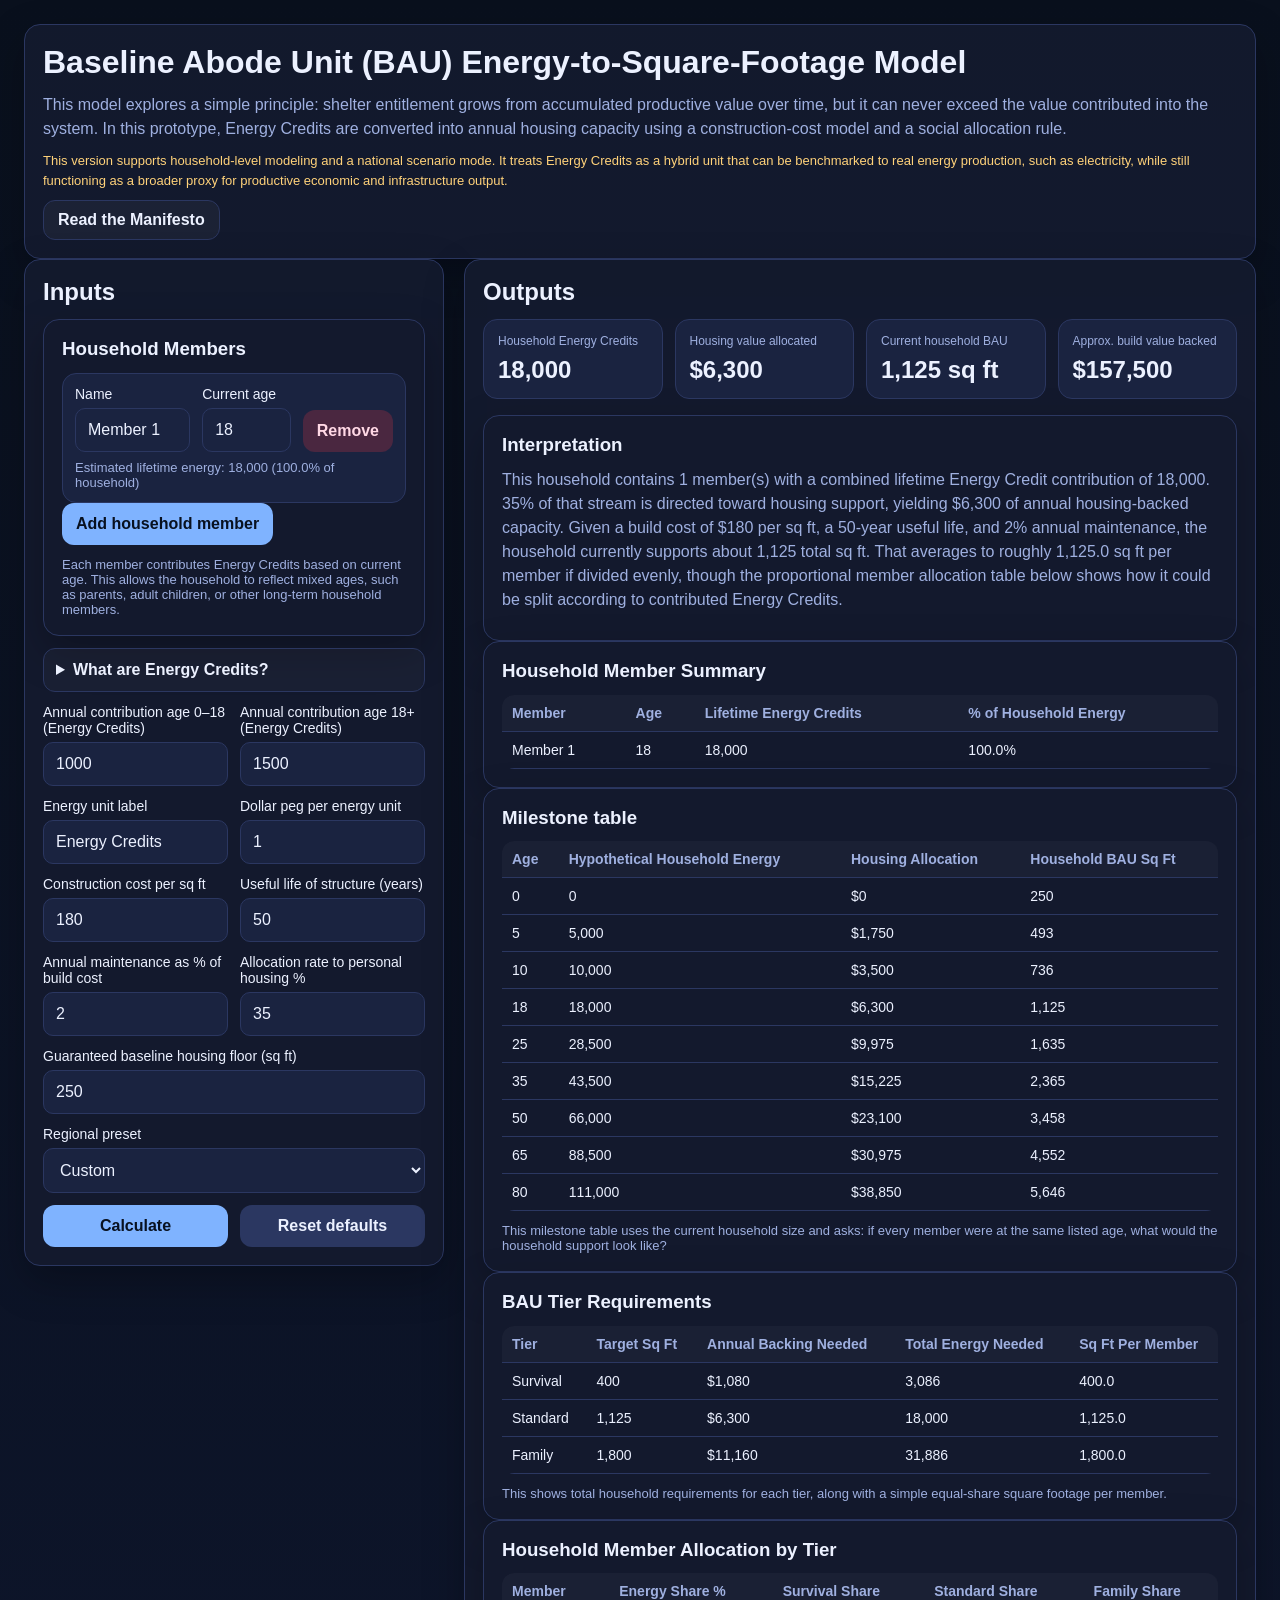
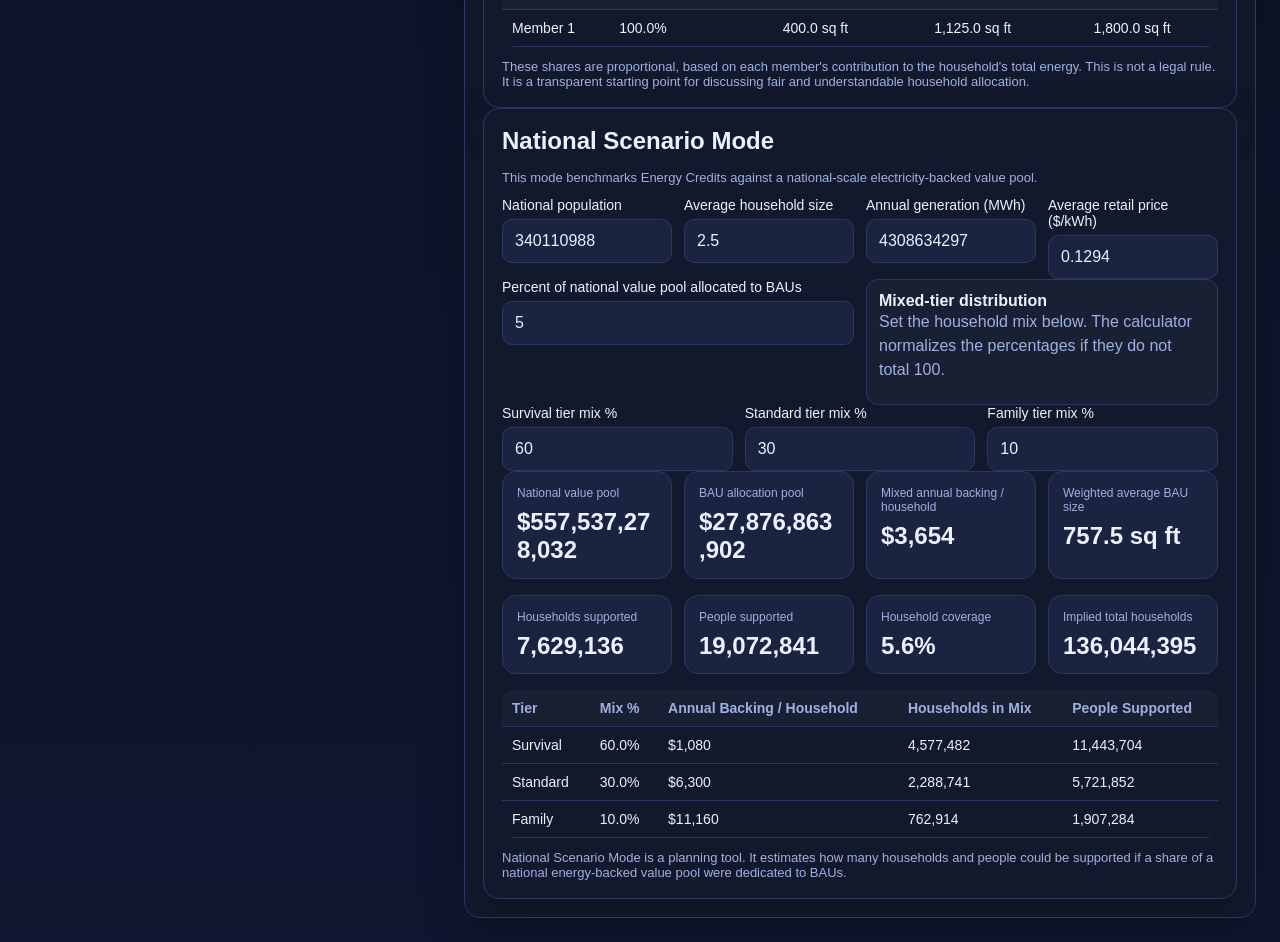
==== index.html @ 2dde4bca "Add files via upload" ====
<!DOCTYPE html>
<html lang="en">
<head>
  <meta charset="UTF-8" />
  <meta name="viewport" content="width=device-width, initial-scale=1.0" />
  <title>BAU Energy to Square Footage Calculator</title>
  <link rel="stylesheet" href="styles-index.css" />
  <link rel="manifest" href="manifest.webmanifest" />
  <link rel="icon" href="icons/favicon.ico" sizes="any" />
  <link rel="apple-touch-icon" href="icons/apple-touch-icon.png" />
</head>
<body>
  <div class="wrap">
    <div class="panel">
      <h1>Baseline Abode Unit (BAU) Energy-to-Square-Footage Model</h1>
      <p>
        This model explores a simple principle: shelter entitlement grows from accumulated productive value over time,
        but it can never exceed the value contributed into the system. In this prototype, Energy Credits are converted
        into annual housing capacity using a construction-cost model and a social allocation rule.
      </p>
      <p class="note">
        This version supports household-level modeling and a national scenario mode. It treats Energy Credits as a
        hybrid unit that can be benchmarked to real energy production, such as electricity, while still functioning
        as a broader proxy for productive economic and infrastructure output.
      </p>

      <div>
        <a href="manifesto.html" class="link-button">Read the Manifesto</a>
      </div>
    </div>

    <div class="grid">
      <div class="panel">
        <h2>Inputs</h2>
        <div class="stack">
          <div class="panel">
            <h3>Household Members</h3>
            <div id="memberList" class="stack"></div>
            <div class="member-actions">
              <button id="addMemberBtn" type="button">Add household member</button>
            </div>
            <div class="footer-note">
              Each member contributes Energy Credits based on current age. This allows the household to reflect mixed ages,
              such as parents, adult children, or other long-term household members.
            </div>
          </div>

          <details>
            <summary>What are Energy Credits?</summary>
            <p>
              Energy Credits are a normalized unit of productive value. They may be anchored to real energy production,
              such as kWh, but in this model they represent a broader share of economic and infrastructure output used
              to support housing.
            </p>
          </details>

          <div class="two-col">
            <div>
              <label for="energyBirthTo18">Annual contribution age 0–18 (Energy Credits)</label>
              <input id="energyBirthTo18" type="number" min="0" step="0.01" value="1000" />
            </div>
            <div>
              <label for="energyAdult">Annual contribution age 18+ (Energy Credits)</label>
              <input id="energyAdult" type="number" min="0" step="0.01" value="1500" />
            </div>
          </div>

          <div class="two-col">
            <div>
              <label for="energyUnitLabel">Energy unit label</label>
              <input id="energyUnitLabel" type="text" value="Energy Credits" />
            </div>
            <div>
              <label for="currencyPeg">Dollar peg per energy unit</label>
              <input id="currencyPeg" type="number" min="0" step="0.01" value="1" />
            </div>
          </div>

          <div class="two-col">
            <div>
              <label for="buildCostPerSqFt">Construction cost per sq ft</label>
              <input id="buildCostPerSqFt" type="number" min="1" step="1" value="180" />
            </div>
            <div>
              <label for="lifeOfStructure">Useful life of structure (years)</label>
              <input id="lifeOfStructure" type="number" min="1" step="1" value="50" />
            </div>
          </div>

          <div class="two-col">
            <div>
              <label for="maintenanceRate">Annual maintenance as % of build cost</label>
              <input id="maintenanceRate" type="number" min="0" step="0.1" value="2" />
            </div>
            <div>
              <label for="allocationRate">Allocation rate to personal housing %</label>
              <input id="allocationRate" type="number" min="0" max="100" step="1" value="35" />
            </div>
          </div>

          <div>
            <label for="baseGuaranteedSqFt">Guaranteed baseline housing floor (sq ft)</label>
            <input id="baseGuaranteedSqFt" type="number" min="0" step="1" value="250" />
          </div>

          <div>
            <label for="regionPreset">Regional preset</label>
            <select id="regionPreset">
              <option value="custom">Custom</option>
              <option value="us_modest">USA modest build</option>
              <option value="lower_cost_global">Lower-cost global region</option>
              <option value="prefab_export">Prefab/export hybrid</option>
            </select>
          </div>

          <div class="two-col">
            <button id="calcBtn" type="button">Calculate</button>
            <button id="resetBtn" type="button" class="secondary">Reset defaults</button>
          </div>
        </div>
      </div>

      <div class="panel">
        <h2>Outputs</h2>
        <div class="metrics">
          <div class="metric">
            <div class="label">Household Energy Credits</div>
            <div class="value" id="outLifetimeEnergy">0</div>
          </div>
          <div class="metric">
            <div class="label">Housing value allocated</div>
            <div class="value" id="outHousingEnergy">0</div>
          </div>
          <div class="metric">
            <div class="label">Current household BAU</div>
            <div class="value" id="outSqFt">0 sq ft</div>
          </div>
          <div class="metric">
            <div class="label">Approx. build value backed</div>
            <div class="value" id="outBuildValue">$0</div>
          </div>
        </div>

        <div class="panel">
          <h3>Interpretation</h3>
          <p id="interpretation"></p>
        </div>

        <div class="panel">
          <h3>Household Member Summary</h3>
          <div class="table-wrap">
            <table>
              <thead>
                <tr>
                  <th>Member</th>
                  <th>Age</th>
                  <th>Lifetime Energy Credits</th>
                  <th>% of Household Energy</th>
                </tr>
              </thead>
              <tbody id="memberSummaryTable"></tbody>
            </table>
          </div>
        </div>

        <div class="panel">
          <h3>Milestone table</h3>
          <div class="table-wrap">
            <table>
              <thead>
                <tr>
                  <th>Age</th>
                  <th>Hypothetical Household Energy</th>
                  <th>Housing Allocation</th>
                  <th>Household BAU Sq Ft</th>
                </tr>
              </thead>
              <tbody id="milestoneTable"></tbody>
            </table>
          </div>
          <div class="footer-note">
            This milestone table uses the current household size and asks: if every member were at the same listed age,
            what would the household support look like?
          </div>
        </div>

        <div class="panel">
          <h3>BAU Tier Requirements</h3>
          <div class="table-wrap">
            <table>
              <thead>
                <tr>
                  <th>Tier</th>
                  <th>Target Sq Ft</th>
                  <th>Annual Backing Needed</th>
                  <th>Total Energy Needed</th>
                  <th>Sq Ft Per Member</th>
                </tr>
              </thead>
              <tbody id="tierTable"></tbody>
            </table>
          </div>
          <div class="footer-note">
            This shows total household requirements for each tier, along with a simple equal-share square footage per member.
          </div>
        </div>

        <div class="panel">
          <h3>Household Member Allocation by Tier</h3>
          <div class="table-wrap">
            <table>
              <thead>
                <tr>
                  <th>Member</th>
                  <th>Energy Share %</th>
                  <th>Survival Share</th>
                  <th>Standard Share</th>
                  <th>Family Share</th>
                </tr>
              </thead>
              <tbody id="memberAllocationTable"></tbody>
            </table>
          </div>
          <div class="footer-note">
            These shares are proportional, based on each member's contribution to the household's total energy.
            This is not a legal rule. It is a transparent starting point for discussing fair and understandable household allocation.
          </div>
        </div>

        <div class="panel">
          <h2>National Scenario Mode</h2>
          <p class="footer-note">
            This mode benchmarks Energy Credits against a national-scale electricity-backed value pool.
          </p>

          <div class="four-col">
            <div>
              <label for="nationalPopulation">National population</label>
              <input id="nationalPopulation" type="number" min="1" step="1" value="340110988" />
            </div>
            <div>
              <label for="averageHouseholdSize">Average household size</label>
              <input id="averageHouseholdSize" type="number" min="0.1" step="0.1" value="2.5" />
            </div>
            <div>
              <label for="nationalGenerationMWh">Annual generation (MWh)</label>
              <input id="nationalGenerationMWh" type="number" min="0" step="1" value="4308634297" />
            </div>
            <div>
              <label for="averageRetailPrice">Average retail price ($/kWh)</label>
              <input id="averageRetailPrice" type="number" min="0" step="0.0001" value="0.1294" />
            </div>
          </div>

          <div class="two-col">
            <div>
              <label for="bauAllocationPercent">Percent of national value pool allocated to BAUs</label>
              <input id="bauAllocationPercent" type="number" min="0" max="100" step="0.1" value="5" />
            </div>
            <div class="soft-box">
              <strong>Mixed-tier distribution</strong>
              <p>
                Set the household mix below. The calculator normalizes the percentages if they do not total 100.
              </p>
            </div>
          </div>

          <div class="scenario-grid">
            <div>
              <label for="mixSurvival">Survival tier mix %</label>
              <input id="mixSurvival" type="number" min="0" max="100" step="0.1" value="60" />
            </div>
            <div>
              <label for="mixStandard">Standard tier mix %</label>
              <input id="mixStandard" type="number" min="0" max="100" step="0.1" value="30" />
            </div>
            <div>
              <label for="mixFamily">Family tier mix %</label>
              <input id="mixFamily" type="number" min="0" max="100" step="0.1" value="10" />
            </div>
          </div>

          <div class="metrics">
            <div class="metric">
              <div class="label">National value pool</div>
              <div class="value" id="outNationalValuePool">$0</div>
            </div>
            <div class="metric">
              <div class="label">BAU allocation pool</div>
              <div class="value" id="outAllocatedPool">$0</div>
            </div>
            <div class="metric">
              <div class="label">Mixed annual backing / household</div>
              <div class="value" id="outWeightedBacking">$0</div>
            </div>
            <div class="metric">
              <div class="label">Weighted average BAU size</div>
              <div class="value" id="outWeightedSqFt">0 sq ft</div>
            </div>
          </div>

          <div class="metrics">
            <div class="metric">
              <div class="label">Households supported</div>
              <div class="value" id="outHouseholdsSupported">0</div>
            </div>
            <div class="metric">
              <div class="label">People supported</div>
              <div class="value" id="outPeopleSupported">0</div>
            </div>
            <div class="metric">
              <div class="label">Household coverage</div>
              <div class="value" id="outHouseholdCoverage">0%</div>
            </div>
            <div class="metric">
              <div class="label">Implied total households</div>
              <div class="value" id="outTotalHouseholds">0</div>
            </div>
          </div>

          <div class="table-wrap">
            <table>
              <thead>
                <tr>
                  <th>Tier</th>
                  <th>Mix %</th>
                  <th>Annual Backing / Household</th>
                  <th>Households in Mix</th>
                  <th>People Supported</th>
                </tr>
              </thead>
              <tbody id="nationalScenarioTable"></tbody>
            </table>
          </div>

          <div class="footer-note">
            National Scenario Mode is a planning tool. It estimates how many households and people could be supported if a share
            of a national energy-backed value pool were dedicated to BAUs.
          </div>
        </div>
      </div>
    </div>
  </div>

  <script>
    const defaults = {
      energyBirthTo18: 1000,
      energyAdult: 1500,
      energyUnitLabel: 'Energy Credits',
      currencyPeg: 1,
      buildCostPerSqFt: 180,
      lifeOfStructure: 50,
      maintenanceRate: 2,
      allocationRate: 35,
      baseGuaranteedSqFt: 250,
      regionPreset: 'custom',
      nationalPopulation: 340110988,
      averageHouseholdSize: 2.5,
      nationalGenerationMWh: 4308634297,
      averageRetailPrice: 0.1294,
      bauAllocationPercent: 5,
      mixSurvival: 60,
      mixStandard: 30,
      mixFamily: 10
    };

    const defaultMembers = [
      { name: 'Member 1', age: 18 }
    ];

    const tierDefs = [
      { name: 'Survival', sqft: 400 },
      { name: 'Standard', sqft: 1125 },
      { name: 'Family', sqft: 1800 }
    ];

    const $ = (id) => document.getElementById(id);

    let householdMembers = JSON.parse(JSON.stringify(defaultMembers));

    function num(id) {
      return Number($(id).value || 0);
    }

    function fmtNumber(n, decimals = 0) {
      return Number(n).toLocaleString(undefined, {
        minimumFractionDigits: decimals,
        maximumFractionDigits: decimals
      });
    }

    function fmtCurrency(n) {
      return new Intl.NumberFormat(undefined, {
        style: 'currency',
        currency: 'USD',
        maximumFractionDigits: 0
      }).format(n);
    }

    function fmtPercent(n, decimals = 1) {
      return `${fmtNumber(n, decimals)}%`;
    }

    function clamp(value, min, max) {
      return Math.min(Math.max(value, min), max);
    }

    function totalEnergyAtAge(age, childAnnual, adultAnnual) {
      const childYears = Math.min(Math.max(age, 0), 18);
      const adultYears = Math.max(age - 18, 0);
      return (childYears * childAnnual) + (adultYears * adultAnnual);
    }

    function annualBurdenPerSqFt(buildCostPerSqFt, lifeOfStructure, maintenanceRatePct) {
      const amortized = buildCostPerSqFt / lifeOfStructure;
      const maintenance = buildCostPerSqFt * (maintenanceRatePct / 100);
      return amortized + maintenance;
    }

    function getMemberEnergy(member, params) {
      return totalEnergyAtAge(member.age, params.energyBirthTo18, params.energyAdult);
    }

    function getHouseholdEnergy(params) {
      return householdMembers.reduce((sum, member) => sum + getMemberEnergy(member, params), 0);
    }

    function getHouseholdCount() {
      return Math.max(householdMembers.length, 1);
    }

    function bauSqFtFromTotalEnergy(totalEnergy, params) {
      const housingEnergy = totalEnergy * (params.allocationRate / 100) * params.currencyPeg;
      const annualBurden = annualBurdenPerSqFt(
        params.buildCostPerSqFt,
        params.lifeOfStructure,
        params.maintenanceRate
      );
      const supportedSqFt = annualBurden > 0 ? housingEnergy / annualBurden : 0;

      return {
        totalEnergy,
        housingEnergy,
        annualBurden,
        supportedSqFt,
        totalSqFt: params.baseGuaranteedSqFt + supportedSqFt,
        buildValueBacked: supportedSqFt * params.buildCostPerSqFt
      };
    }

    function escapeHtml(str) {
      return String(str)
        .replaceAll('&', '&amp;')
        .replaceAll('<', '&lt;')
        .replaceAll('>', '&gt;')
        .replaceAll('"', '&quot;')
        .replaceAll("'", '&#39;');
    }

    function buildMemberInputs() {
      const container = $('memberList');
      container.innerHTML = '';

      householdMembers.forEach((member, index) => {
        const div = document.createElement('div');
        div.className = 'member-card';

        div.innerHTML = `
          <div class="three-col">
            <div>
              <label for="member-name-${index}">Name</label>
              <input id="member-name-${index}" type="text" value="${escapeHtml(member.name)}" />
            </div>
            <div>
              <label for="member-age-${index}">Current age</label>
              <input id="member-age-${index}" type="number" min="0" max="120" step="1" value="${member.age}" />
            </div>
            <div>
              <button type="button" class="danger" data-remove-index="${index}" ${householdMembers.length === 1 ? 'disabled' : ''}>
                Remove
              </button>
            </div>
          </div>
          <div class="member-summary" id="member-summary-${index}"></div>
        `;

        container.appendChild(div);
      });

      householdMembers.forEach((member, index) => {
        $(`member-name-${index}`).addEventListener('input', (e) => {
          householdMembers[index].name = e.target.value || `Member ${index + 1}`;
          calculate();
        });

        $(`member-age-${index}`).addEventListener('input', (e) => {
          householdMembers[index].age = clamp(Number(e.target.value || 0), 0, 120);
          calculate();
        });
      });

      container.querySelectorAll('[data-remove-index]').forEach((btn) => {
        btn.addEventListener('click', () => {
          const idx = Number(btn.getAttribute('data-remove-index'));
          removeMember(idx);
        });
      });
    }

    function addMember() {
      householdMembers.push({
        name: `Member ${householdMembers.length + 1}`,
        age: 18
      });
      buildMemberInputs();
      calculate();
    }

    function removeMember(index) {
      if (householdMembers.length <= 1) return;
      householdMembers.splice(index, 1);
      buildMemberInputs();
      calculate();
    }

    function setDefaults() {
      Object.entries(defaults).forEach(([key, value]) => {
        if ($(key)) $(key).value = value;
      });

      householdMembers = JSON.parse(JSON.stringify(defaultMembers));
      buildMemberInputs();
      calculate();
    }

    function applyPreset() {
      const preset = $('regionPreset').value;
      if (preset === 'us_modest') {
        $('buildCostPerSqFt').value = 180;
        $('lifeOfStructure').value = 50;
        $('maintenanceRate').value = 2;
      } else if (preset === 'lower_cost_global') {
        $('buildCostPerSqFt').value = 65;
        $('lifeOfStructure').value = 40;
        $('maintenanceRate').value = 1.5;
      } else if (preset === 'prefab_export') {
        $('buildCostPerSqFt').value = 110;
        $('lifeOfStructure').value = 45;
        $('maintenanceRate').value = 1.8;
      }
      calculate();
    }

    function getParams() {
      return {
        energyBirthTo18: num('energyBirthTo18'),
        energyAdult: num('energyAdult'),
        currencyPeg: num('currencyPeg'),
        buildCostPerSqFt: num('buildCostPerSqFt'),
        lifeOfStructure: num('lifeOfStructure'),
        maintenanceRate: num('maintenanceRate'),
        allocationRate: num('allocationRate'),
        baseGuaranteedSqFt: num('baseGuaranteedSqFt')
      };
    }

    function getTierAnnualBacking(tier, params) {
      const annualBurden = annualBurdenPerSqFt(
        params.buildCostPerSqFt,
        params.lifeOfStructure,
        params.maintenanceRate
      );
      const supportedOnly = Math.max(tier.sqft - params.baseGuaranteedSqFt, 0);
      return supportedOnly * annualBurden;
    }

    function buildMemberSummaryTable(params, householdEnergy) {
      const tbody = $('memberSummaryTable');
      tbody.innerHTML = '';

      householdMembers.forEach((member, index) => {
        const energy = getMemberEnergy(member, params);
        const share = householdEnergy > 0 ? (energy / householdEnergy) * 100 : 0;

        const summaryEl = $(`member-summary-${index}`);
        if (summaryEl) {
          summaryEl.textContent = `Estimated lifetime energy: ${fmtNumber(energy)} (${fmtNumber(share, 1)}% of household)`;
        }

        const tr = document.createElement('tr');
        tr.innerHTML = `
          <td>${escapeHtml(member.name)}</td>
          <td>${fmtNumber(member.age)}</td>
          <td>${fmtNumber(energy)}</td>
          <td>${fmtNumber(share, 1)}%</td>
        `;
        tbody.appendChild(tr);
      });
    }

    function buildTierTable(params) {
      const tbody = $('tierTable');
      tbody.innerHTML = '';

      const memberCount = getHouseholdCount();

      tierDefs.forEach((tier) => {
        const annualBacking = getTierAnnualBacking(tier, params);
        const energyNeeded = (params.allocationRate > 0 && params.currencyPeg > 0)
          ? annualBacking / ((params.allocationRate / 100) * params.currencyPeg)
          : Infinity;
        const sqftPerMember = tier.sqft / memberCount;

        const tr = document.createElement('tr');
        tr.innerHTML = `
          <td>${tier.name}</td>
          <td>${fmtNumber(tier.sqft)}</td>
          <td>${fmtCurrency(annualBacking)}</td>
          <td>${Number.isFinite(energyNeeded) ? fmtNumber(energyNeeded) : 'Not reachable'}</td>
          <td>${fmtNumber(sqftPerMember, 1)}</td>
        `;
        tbody.appendChild(tr);
      });
    }

    function buildMemberAllocationTable(params, householdEnergy) {
      const tbody = $('memberAllocationTable');
      tbody.innerHTML = '';

      householdMembers.forEach((member) => {
        const memberEnergy = getMemberEnergy(member, params);
        const share = householdEnergy > 0 ? memberEnergy / householdEnergy : 0;

        const survivalShare = tierDefs[0].sqft * share;
        const standardShare = tierDefs[1].sqft * share;
        const familyShare = tierDefs[2].sqft * share;

        const tr = document.createElement('tr');
        tr.innerHTML = `
          <td>${escapeHtml(member.name)}</td>
          <td>${fmtNumber(share * 100, 1)}%</td>
          <td>${fmtNumber(survivalShare, 1)} sq ft</td>
          <td>${fmtNumber(standardShare, 1)} sq ft</td>
          <td>${fmtNumber(familyShare, 1)} sq ft</td>
        `;
        tbody.appendChild(tr);
      });
    }

    function buildMilestones(params) {
      const milestoneAges = [0, 5, 10, 18, 25, 35, 50, 65, 80];
      const tbody = $('milestoneTable');
      tbody.innerHTML = '';

      const memberCount = getHouseholdCount();

      milestoneAges.forEach((age) => {
        const totalEnergy = memberCount * totalEnergyAtAge(age, params.energyBirthTo18, params.energyAdult);
        const row = bauSqFtFromTotalEnergy(totalEnergy, params);

        const tr = document.createElement('tr');
        tr.innerHTML = `
          <td>${age}</td>
          <td>${fmtNumber(row.totalEnergy)}</td>
          <td>${fmtCurrency(row.housingEnergy)}</td>
          <td>${fmtNumber(row.totalSqFt, 0)}</td>
        `;
        tbody.appendChild(tr);
      });
    }

    function buildNationalScenario(params) {
      const population = num('nationalPopulation');
      const avgHouseholdSize = Math.max(num('averageHouseholdSize'), 0.1);
      const generationMWh = num('nationalGenerationMWh');
      const avgRetailPrice = num('averageRetailPrice');
      const bauAllocationPercent = num('bauAllocationPercent');

      const rawMix = [
        Math.max(num('mixSurvival'), 0),
        Math.max(num('mixStandard'), 0),
        Math.max(num('mixFamily'), 0)
      ];

      const mixTotal = rawMix.reduce((a, b) => a + b, 0) || 1;
      const normalizedMix = rawMix.map((v) => v / mixTotal);

      const totalHouseholds = population / avgHouseholdSize;
      const nationalValuePool = generationMWh * 1000 * avgRetailPrice;
      const allocatedPool = nationalValuePool * (bauAllocationPercent / 100);

      const tierAnnuals = tierDefs.map((tier) => getTierAnnualBacking(tier, params));
      const weightedBacking = tierAnnuals.reduce((sum, annual, i) => sum + (annual * normalizedMix[i]), 0);
      const weightedSqFt = tierDefs.reduce((sum, tier, i) => sum + (tier.sqft * normalizedMix[i]), 0);

      const householdsSupported = weightedBacking > 0 ? allocatedPool / weightedBacking : 0;
      const peopleSupported = householdsSupported * avgHouseholdSize;
      const householdCoverage = totalHouseholds > 0 ? (householdsSupported / totalHouseholds) * 100 : 0;

      $('outNationalValuePool').textContent = fmtCurrency(nationalValuePool);
      $('outAllocatedPool').textContent = fmtCurrency(allocatedPool);
      $('outWeightedBacking').textContent = fmtCurrency(weightedBacking);
      $('outWeightedSqFt').textContent = `${fmtNumber(weightedSqFt, 1)} sq ft`;
      $('outHouseholdsSupported').textContent = fmtNumber(householdsSupported, 0);
      $('outPeopleSupported').textContent = fmtNumber(peopleSupported, 0);
      $('outHouseholdCoverage').textContent = fmtPercent(householdCoverage, 1);
      $('outTotalHouseholds').textContent = fmtNumber(totalHouseholds, 0);

      const tbody = $('nationalScenarioTable');
      tbody.innerHTML = '';

      tierDefs.forEach((tier, i) => {
        const tierHouseholds = householdsSupported * normalizedMix[i];
        const tierPeople = tierHouseholds * avgHouseholdSize;

        const tr = document.createElement('tr');
        tr.innerHTML = `
          <td>${tier.name}</td>
          <td>${fmtPercent(normalizedMix[i] * 100, 1)}</td>
          <td>${fmtCurrency(tierAnnuals[i])}</td>
          <td>${fmtNumber(tierHouseholds, 0)}</td>
          <td>${fmtNumber(tierPeople, 0)}</td>
        `;
        tbody.appendChild(tr);
      });
    }

    function calculate() {
      const params = getParams();
      const householdEnergy = getHouseholdEnergy(params);
      const result = bauSqFtFromTotalEnergy(householdEnergy, params);

      $('outLifetimeEnergy').textContent = fmtNumber(result.totalEnergy);
      $('outHousingEnergy').textContent = fmtCurrency(result.housingEnergy);
      $('outSqFt').textContent = `${fmtNumber(result.totalSqFt, 0)} sq ft`;
      $('outBuildValue').textContent = fmtCurrency(result.buildValueBacked);

      const memberCount = getHouseholdCount();
      const averageSqFt = result.totalSqFt / memberCount;

      const interpretation = [
        `This household contains ${fmtNumber(memberCount)} member(s) with a combined lifetime Energy Credit contribution of ${fmtNumber(result.totalEnergy)}.`,
        `${params.allocationRate}% of that stream is directed toward housing support, yielding ${fmtCurrency(result.housingEnergy)} of annual housing-backed capacity.`,
        `Given a build cost of ${fmtCurrency(params.buildCostPerSqFt)} per sq ft, a ${params.lifeOfStructure}-year useful life, and ${params.maintenanceRate}% annual maintenance, the household currently supports about ${fmtNumber(result.totalSqFt, 0)} total sq ft.`,
        `That averages to roughly ${fmtNumber(averageSqFt, 1)} sq ft per member if divided evenly, though the proportional member allocation table below shows how it could be split according to contributed Energy Credits.`
      ].join(' ');

      $('interpretation').textContent = interpretation;

      buildMemberSummaryTable(params, householdEnergy);
      buildTierTable(params);
      buildMemberAllocationTable(params, householdEnergy);
      buildMilestones(params);
      buildNationalScenario(params);
    }

    $('calcBtn').addEventListener('click', calculate);
    $('resetBtn').addEventListener('click', setDefaults);
    $('addMemberBtn').addEventListener('click', addMember);
    $('regionPreset').addEventListener('change', applyPreset);

    [
      'energyBirthTo18',
      'energyAdult',
      'energyUnitLabel',
      'currencyPeg',
      'buildCostPerSqFt',
      'lifeOfStructure',
      'maintenanceRate',
      'allocationRate',
      'baseGuaranteedSqFt',
      'nationalPopulation',
      'averageHouseholdSize',
      'nationalGenerationMWh',
      'averageRetailPrice',
      'bauAllocationPercent',
      'mixSurvival',
      'mixStandard',
      'mixFamily'
    ].forEach((id) => {
      $(id).addEventListener('input', calculate);
    });

    buildMemberInputs();
    calculate();
  </script>
  <script>
  if ("serviceWorker" in navigator) {
    window.addEventListener("load", () => {
      navigator.serviceWorker.register("./service-worker.js");
    });
  }
</script>
</body>
</html>
---- styles-index.css ----
:root {
      --bg: #0b1020;
      --panel: #131a2e;
      --panel-2: #1a2340;
      --text: #ecf1ff;
      --muted: #9fb0e0;
      --accent: #7fb3ff;
      --good: #8df0b0;
      --warn: #ffd27a;
      --danger: #ff8f8f;
      --border: #2b3761;
    }

    * { box-sizing: border-box; }

    html, body {
      margin: 0;
      padding: 0;
      width: 100%;
      overflow-x: hidden;
    }

    body {
      font-family: Arial, Helvetica, sans-serif;
      background: linear-gradient(180deg, #09101d 0%, #0f1730 100%);
      color: var(--text);
    }

    .wrap {
      width: 100%;
      max-width: 1280px;
      margin: 0 auto;
      padding: 24px;
    }

    h1, h2, h3, h4 {
      margin: 0 0 12px;
      line-height: 1.2;
    }

    p {
      color: var(--muted);
      line-height: 1.5;
      margin: 0 0 10px;
    }

    .grid {
      display: grid;
      grid-template-columns: minmax(0, 420px) minmax(0, 1fr);
      gap: 20px;
      align-items: start;
    }

    .panel {
      background: rgba(19, 26, 46, 0.95);
      border: 1px solid var(--border);
      border-radius: 16px;
      padding: 18px;
      box-shadow: 0 16px 40px rgba(0,0,0,0.25);
      min-width: 0;
      overflow: hidden;
    }

    .stack {
      display: grid;
      gap: 12px;
    }

    label {
      display: block;
      font-size: 14px;
      color: var(--text);
      margin-bottom: 6px;
    }

    input, select {
      width: 100%;
      max-width: 100%;
      padding: 12px 12px;
      border-radius: 10px;
      border: 1px solid var(--border);
      background: var(--panel-2);
      color: var(--text);
      font-size: 16px;
    }

    .two-col {
      display: grid;
      grid-template-columns: minmax(0, 1fr) minmax(0, 1fr);
      gap: 12px;
    }

    .three-col {
      display: grid;
      grid-template-columns: minmax(0, 1.3fr) minmax(0, 1fr) auto;
      gap: 12px;
      align-items: end;
    }

    .four-col {
      display: grid;
      grid-template-columns: repeat(4, minmax(0, 1fr));
      gap: 12px;
    }

    button {
      padding: 12px 14px;
      border: 0;
      border-radius: 12px;
      background: var(--accent);
      color: #081120;
      font-weight: bold;
      font-size: 16px;
      cursor: pointer;
    }

    button.secondary {
      background: #2b3761;
      color: var(--text);
    }

    button.danger {
      background: #4a2740;
      color: #ffd8e5;
    }

    .metrics {
      display: grid;
      grid-template-columns: repeat(4, minmax(0, 1fr));
      gap: 12px;
      margin-bottom: 16px;
    }

    .metric {
      background: var(--panel-2);
      border: 1px solid var(--border);
      border-radius: 14px;
      padding: 14px;
      min-width: 0;
    }

    .metric .label {
      color: var(--muted);
      font-size: 12px;
      margin-bottom: 8px;
    }

    .metric .value {
      font-size: clamp(20px, 3vw, 24px);
      font-weight: bold;
      line-height: 1.15;
      overflow-wrap: anywhere;
      word-break: break-word;
    }

    .table-wrap {
      width: 100%;
      overflow-x: auto;
      border-radius: 12px;
    }

    table {
      width: 100%;
      min-width: 720px;
      border-collapse: collapse;
      overflow: hidden;
      border-radius: 12px;
    }

    th, td {
      padding: 10px;
      border-bottom: 1px solid var(--border);
      text-align: left;
      font-size: 14px;
      vertical-align: top;
    }

    th {
      color: var(--muted);
      background: rgba(255,255,255,0.03);
    }

    .note {
      font-size: 13px;
      color: var(--warn);
    }

    .footer-note {
      margin-top: 12px;
      font-size: 13px;
      color: var(--muted);
    }

    .member-card {
      background: var(--panel-2);
      border: 1px solid var(--border);
      border-radius: 14px;
      padding: 12px;
    }

    .member-summary {
      font-size: 13px;
      color: var(--muted);
      margin-top: 8px;
    }

    .member-actions {
      display: flex;
      gap: 8px;
      flex-wrap: wrap;
    }

    .soft-box {
      background: rgba(255,255,255,0.03);
      border: 1px solid var(--border);
      border-radius: 12px;
      padding: 12px;
    }

    details {
      background: rgba(255,255,255,0.03);
      border: 1px solid var(--border);
      border-radius: 12px;
      padding: 12px;
    }

    details summary {
      cursor: pointer;
      color: var(--text);
      font-weight: bold;
      margin: 0;
    }

    details p {
      margin-top: 10px;
    }

    .link-button {
      display: inline-block;
      padding: 10px 14px;
      border-radius: 12px;
      border: 1px solid var(--border);
      background: rgba(255,255,255,0.04);
      color: var(--text);
      text-decoration: none;
      font-weight: bold;
    }

    .scenario-grid {
      display: grid;
      grid-template-columns: repeat(3, minmax(0, 1fr));
      gap: 12px;
    }

    @media (max-width: 980px) {
      .grid {
        grid-template-columns: 1fr;
      }

      .metrics,
      .scenario-grid {
        grid-template-columns: repeat(2, minmax(0, 1fr));
      }
    }

    @media (max-width: 700px) {
      .wrap {
        padding: 12px;
      }

      .panel {
        padding: 14px;
        border-radius: 14px;
      }

      .metrics,
      .two-col,
      .three-col,
      .four-col,
      .scenario-grid {
        grid-template-columns: 1fr;
      }

      button {
        width: 100%;
      }

      th, td {
        padding: 8px;
        font-size: 13px;
      }

      table {
        min-width: 680px;
      }
    }
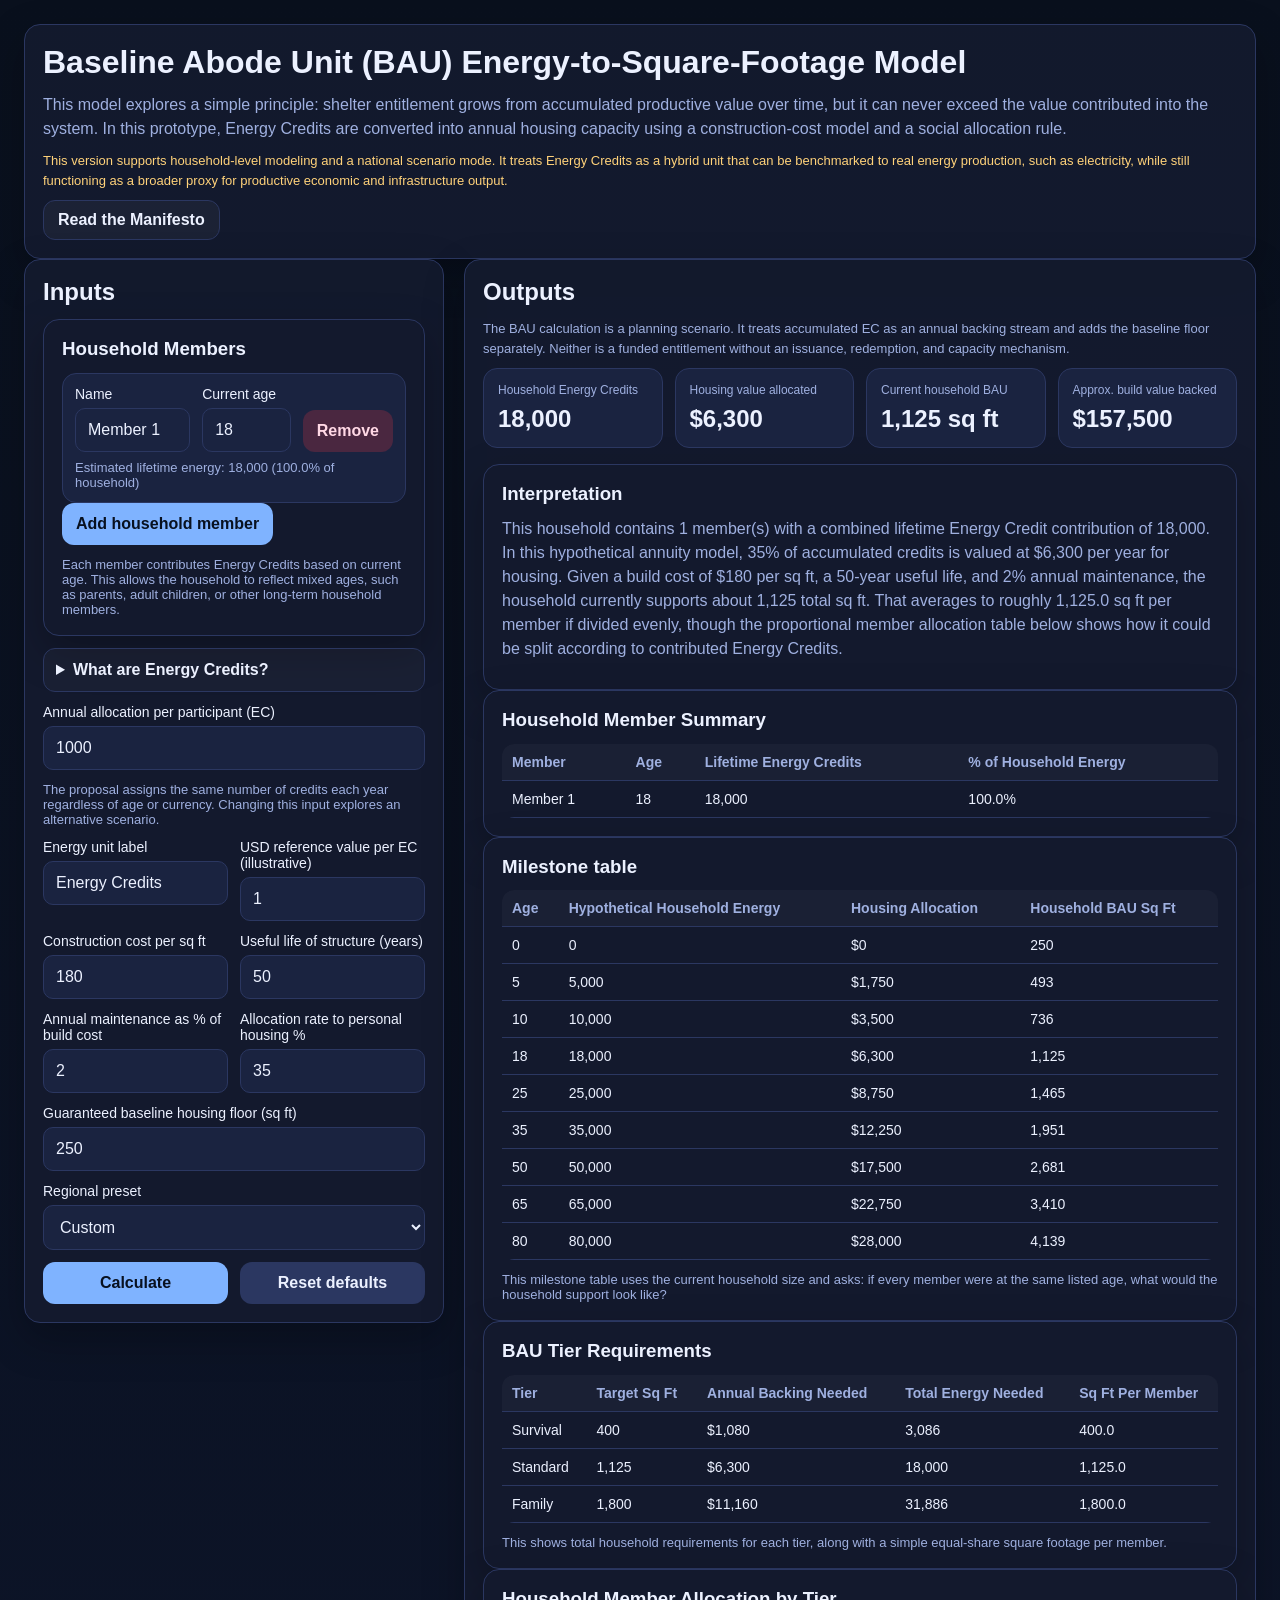
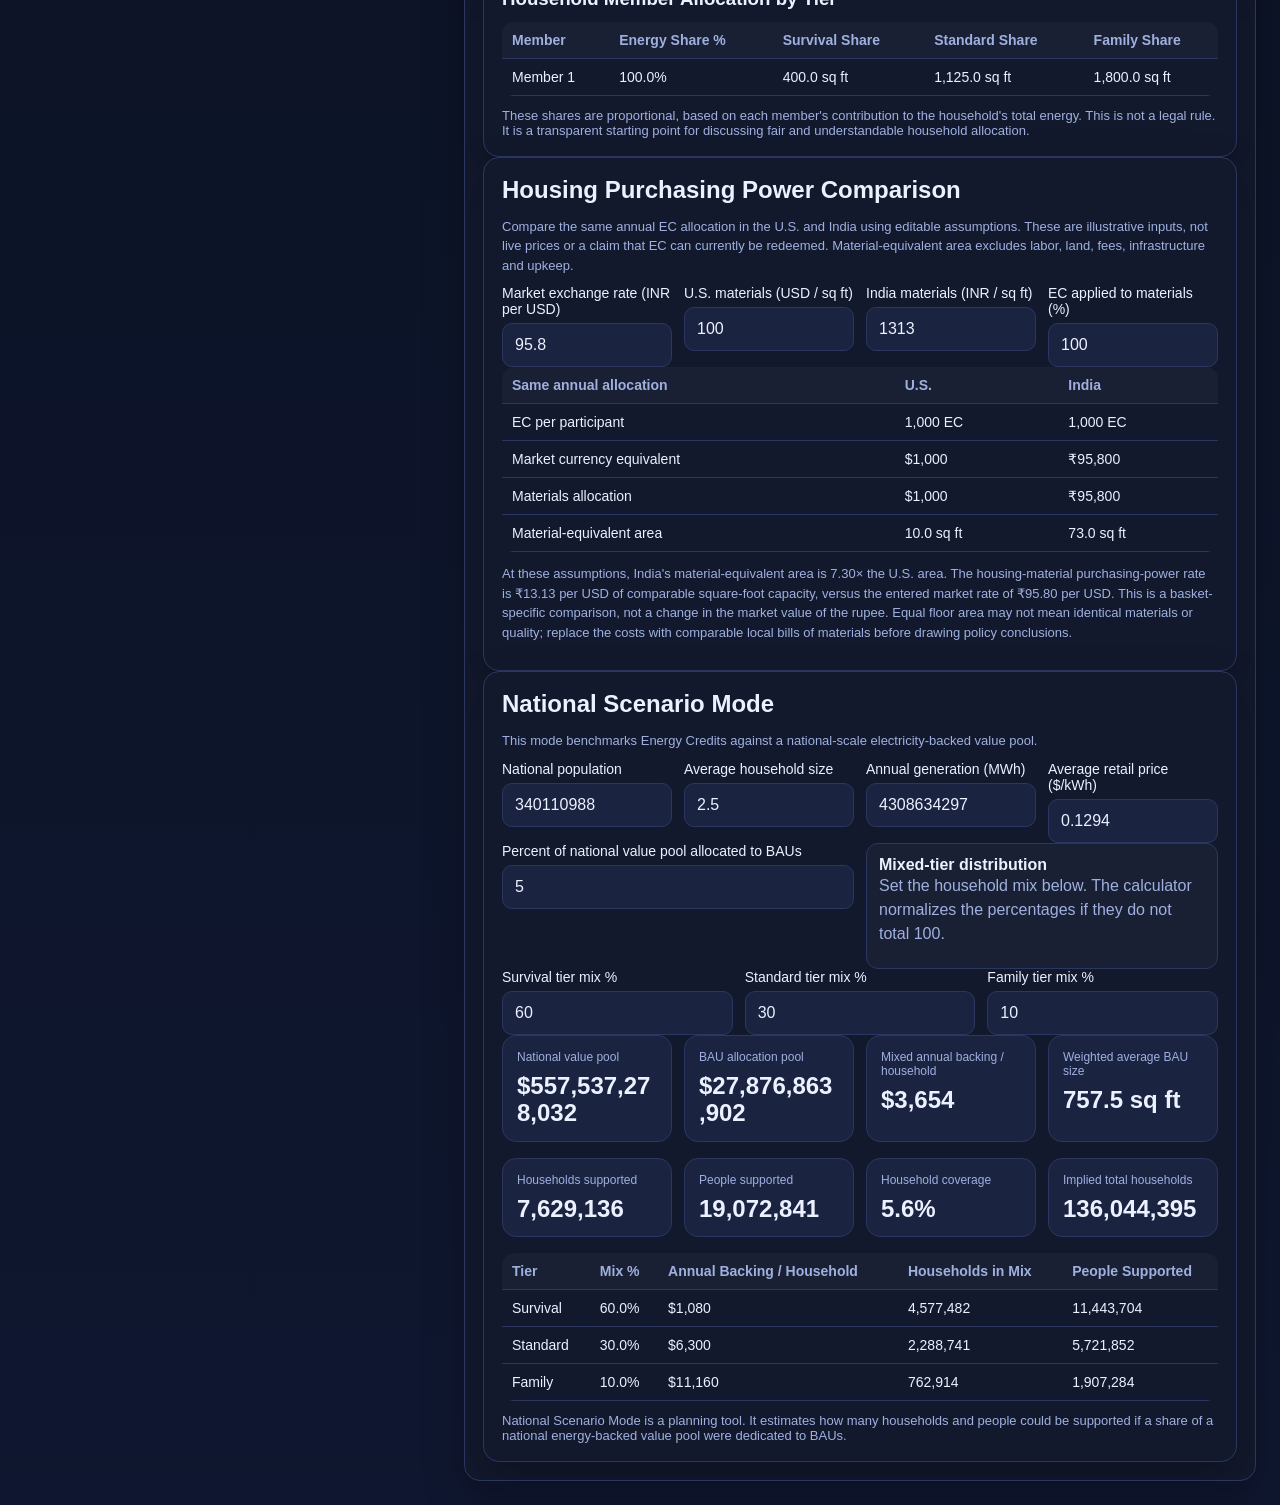
==== commit cf13aee5: "Add files via upload" ====
--- a/index.html
+++ b/index.html
@@ -50,19 +50,14 @@
             <p>
               Energy Credits are a normalized unit of productive value. They may be anchored to real energy production,
               such as kWh, but in this model they represent a broader share of economic and infrastructure output used
-              to support housing.
+              to support housing. The proposed allocation is 1,000 EC per participant per year; a currency reference does not change the number of EC issued.
             </p>
           </details>
 
-          <div class="two-col">
-            <div>
-              <label for="energyBirthTo18">Annual contribution age 0–18 (Energy Credits)</label>
-              <input id="energyBirthTo18" type="number" min="0" step="0.01" value="1000" />
-            </div>
-            <div>
-              <label for="energyAdult">Annual contribution age 18+ (Energy Credits)</label>
-              <input id="energyAdult" type="number" min="0" step="0.01" value="1500" />
-            </div>
+          <div>
+            <label for="annualCredits">Annual allocation per participant (EC)</label>
+            <input id="annualCredits" type="number" min="0" step="1" value="1000" />
+            <div class="footer-note">The proposal assigns the same number of credits each year regardless of age or currency. Changing this input explores an alternative scenario.</div>
           </div>
 
           <div class="two-col">
@@ -71,7 +66,7 @@
               <input id="energyUnitLabel" type="text" value="Energy Credits" />
             </div>
             <div>
-              <label for="currencyPeg">Dollar peg per energy unit</label>
+              <label for="currencyPeg">USD reference value per EC (illustrative)</label>
               <input id="currencyPeg" type="number" min="0" step="0.01" value="1" />
             </div>
           </div>
@@ -122,6 +117,7 @@
 
       <div class="panel">
         <h2>Outputs</h2>
+        <p class="footer-note">The BAU calculation is a planning scenario. It treats accumulated EC as an annual backing stream and adds the baseline floor separately. Neither is a funded entitlement without an issuance, redemption, and capacity mechanism.</p>
         <div class="metrics">
           <div class="metric">
             <div class="label">Household Energy Credits</div>
@@ -227,6 +223,27 @@
           </div>
         </div>
 
+        <div class="panel" id="housingComparison">
+          <h2>Housing Purchasing Power Comparison</h2>
+          <p class="footer-note">Compare the same annual EC allocation in the U.S. and India using editable assumptions. These are illustrative inputs, not live prices or a claim that EC can currently be redeemed. Material-equivalent area excludes labor, land, fees, infrastructure and upkeep.</p>
+          <div class="four-col">
+            <div><label for="inrPerUsd">Market exchange rate (INR per USD)</label><input id="inrPerUsd" type="number" min="0.01" step="0.01" value="95.8" /></div>
+            <div><label for="usMaterialsCost">U.S. materials (USD / sq ft)</label><input id="usMaterialsCost" type="number" min="0.01" step="0.01" value="100" /></div>
+            <div><label for="indiaMaterialsCost">India materials (INR / sq ft)</label><input id="indiaMaterialsCost" type="number" min="0.01" step="0.01" value="1313" /></div>
+            <div><label for="comparisonAllocation">EC applied to materials (%)</label><input id="comparisonAllocation" type="number" min="0" max="100" step="1" value="100" /></div>
+          </div>
+          <div class="table-wrap"><table>
+            <thead><tr><th>Same annual allocation</th><th>U.S.</th><th>India</th></tr></thead>
+            <tbody>
+              <tr><td>EC per participant</td><td id="cmpUsEc"></td><td id="cmpIndiaEc"></td></tr>
+              <tr><td>Market currency equivalent</td><td id="cmpUsMoney"></td><td id="cmpIndiaMoney"></td></tr>
+              <tr><td>Materials allocation</td><td id="cmpUsAllocated"></td><td id="cmpIndiaAllocated"></td></tr>
+              <tr><td>Material-equivalent area</td><td id="cmpUsArea"></td><td id="cmpIndiaArea"></td></tr>
+            </tbody>
+          </table></div>
+          <p id="comparisonInterpretation" class="footer-note"></p>
+        </div>
+
         <div class="panel">
           <h2>National Scenario Mode</h2>
           <p class="footer-note">
@@ -344,8 +361,11 @@
 
   <script>
     const defaults = {
-      energyBirthTo18: 1000,
-      energyAdult: 1500,
+      annualCredits: 1000,
+      inrPerUsd: 95.8,
+      usMaterialsCost: 100,
+      indiaMaterialsCost: 1313,
+      comparisonAllocation: 100,
       energyUnitLabel: 'Energy Credits',
       currencyPeg: 1,
       buildCostPerSqFt: 180,
@@ -405,10 +425,8 @@
       return Math.min(Math.max(value, min), max);
     }
 
-    function totalEnergyAtAge(age, childAnnual, adultAnnual) {
-      const childYears = Math.min(Math.max(age, 0), 18);
-      const adultYears = Math.max(age - 18, 0);
-      return (childYears * childAnnual) + (adultYears * adultAnnual);
+    function totalEnergyAtAge(age, annualCredits) {
+      return Math.max(age, 0) * annualCredits;
     }
 
     function annualBurdenPerSqFt(buildCostPerSqFt, lifeOfStructure, maintenanceRatePct) {
@@ -418,7 +436,7 @@
     }
 
     function getMemberEnergy(member, params) {
-      return totalEnergyAtAge(member.age, params.energyBirthTo18, params.energyAdult);
+      return totalEnergyAtAge(member.age, params.annualCredits);
     }
 
     function getHouseholdEnergy(params) {
@@ -553,8 +571,7 @@
 
     function getParams() {
       return {
-        energyBirthTo18: num('energyBirthTo18'),
-        energyAdult: num('energyAdult'),
+        annualCredits: num('annualCredits'),
         currencyPeg: num('currencyPeg'),
         buildCostPerSqFt: num('buildCostPerSqFt'),
         lifeOfStructure: num('lifeOfStructure'),
@@ -655,7 +672,7 @@
       const memberCount = getHouseholdCount();
 
       milestoneAges.forEach((age) => {
-        const totalEnergy = memberCount * totalEnergyAtAge(age, params.energyBirthTo18, params.energyAdult);
+        const totalEnergy = memberCount * totalEnergyAtAge(age, params.annualCredits);
         const row = bauSqFtFromTotalEnergy(totalEnergy, params);
 
         const tr = document.createElement('tr');
@@ -725,6 +742,28 @@
       });
     }
 
+    function buildHousingComparison(params) {
+      const credits = params.annualCredits;
+      const fx = Math.max(num('inrPerUsd'), 0.01);
+      const usCost = Math.max(num('usMaterialsCost'), 0.01);
+      const inCost = Math.max(num('indiaMaterialsCost'), 0.01);
+      const share = clamp(num('comparisonAllocation'), 0, 100) / 100;
+      const usd = credits * params.currencyPeg;
+      const inr = usd * fx;
+      const usArea = usd * share / usCost;
+      const inArea = inr * share / inCost;
+      const housingPppRate = inCost / usCost;
+      const ratio = usArea > 0 ? inArea / usArea : 0;
+      $('cmpUsEc').textContent = $('cmpIndiaEc').textContent = `${fmtNumber(credits)} EC`;
+      $('cmpUsMoney').textContent = fmtCurrency(usd);
+      $('cmpIndiaMoney').textContent = `₹${fmtNumber(inr, 0)}`;
+      $('cmpUsAllocated').textContent = fmtCurrency(usd * share);
+      $('cmpIndiaAllocated').textContent = `₹${fmtNumber(inr * share, 0)}`;
+      $('cmpUsArea').textContent = `${fmtNumber(usArea, 1)} sq ft`;
+      $('cmpIndiaArea').textContent = `${fmtNumber(inArea, 1)} sq ft`;
+      $('comparisonInterpretation').textContent = `At these assumptions, India's material-equivalent area is ${fmtNumber(ratio, 2)}× the U.S. area. The housing-material purchasing-power rate is ₹${fmtNumber(housingPppRate, 2)} per USD of comparable square-foot capacity, versus the entered market rate of ₹${fmtNumber(fx, 2)} per USD. This is a basket-specific comparison, not a change in the market value of the rupee. Equal floor area may not mean identical materials or quality; replace the costs with comparable local bills of materials before drawing policy conclusions.`;
+    }
+
     function calculate() {
       const params = getParams();
       const householdEnergy = getHouseholdEnergy(params);
@@ -740,7 +779,7 @@
 
       const interpretation = [
         `This household contains ${fmtNumber(memberCount)} member(s) with a combined lifetime Energy Credit contribution of ${fmtNumber(result.totalEnergy)}.`,
-        `${params.allocationRate}% of that stream is directed toward housing support, yielding ${fmtCurrency(result.housingEnergy)} of annual housing-backed capacity.`,
+        `In this hypothetical annuity model, ${params.allocationRate}% of accumulated credits is valued at ${fmtCurrency(result.housingEnergy)} per year for housing.`,
         `Given a build cost of ${fmtCurrency(params.buildCostPerSqFt)} per sq ft, a ${params.lifeOfStructure}-year useful life, and ${params.maintenanceRate}% annual maintenance, the household currently supports about ${fmtNumber(result.totalSqFt, 0)} total sq ft.`,
         `That averages to roughly ${fmtNumber(averageSqFt, 1)} sq ft per member if divided evenly, though the proportional member allocation table below shows how it could be split according to contributed Energy Credits.`
       ].join(' ');
@@ -752,6 +791,7 @@
       buildMemberAllocationTable(params, householdEnergy);
       buildMilestones(params);
       buildNationalScenario(params);
+      buildHousingComparison(params);
     }
 
     $('calcBtn').addEventListener('click', calculate);
@@ -760,8 +800,11 @@
     $('regionPreset').addEventListener('change', applyPreset);
 
     [
-      'energyBirthTo18',
-      'energyAdult',
+      'annualCredits',
+      'inrPerUsd',
+      'usMaterialsCost',
+      'indiaMaterialsCost',
+      'comparisonAllocation',
       'energyUnitLabel',
       'currencyPeg',
       'buildCostPerSqFt',
